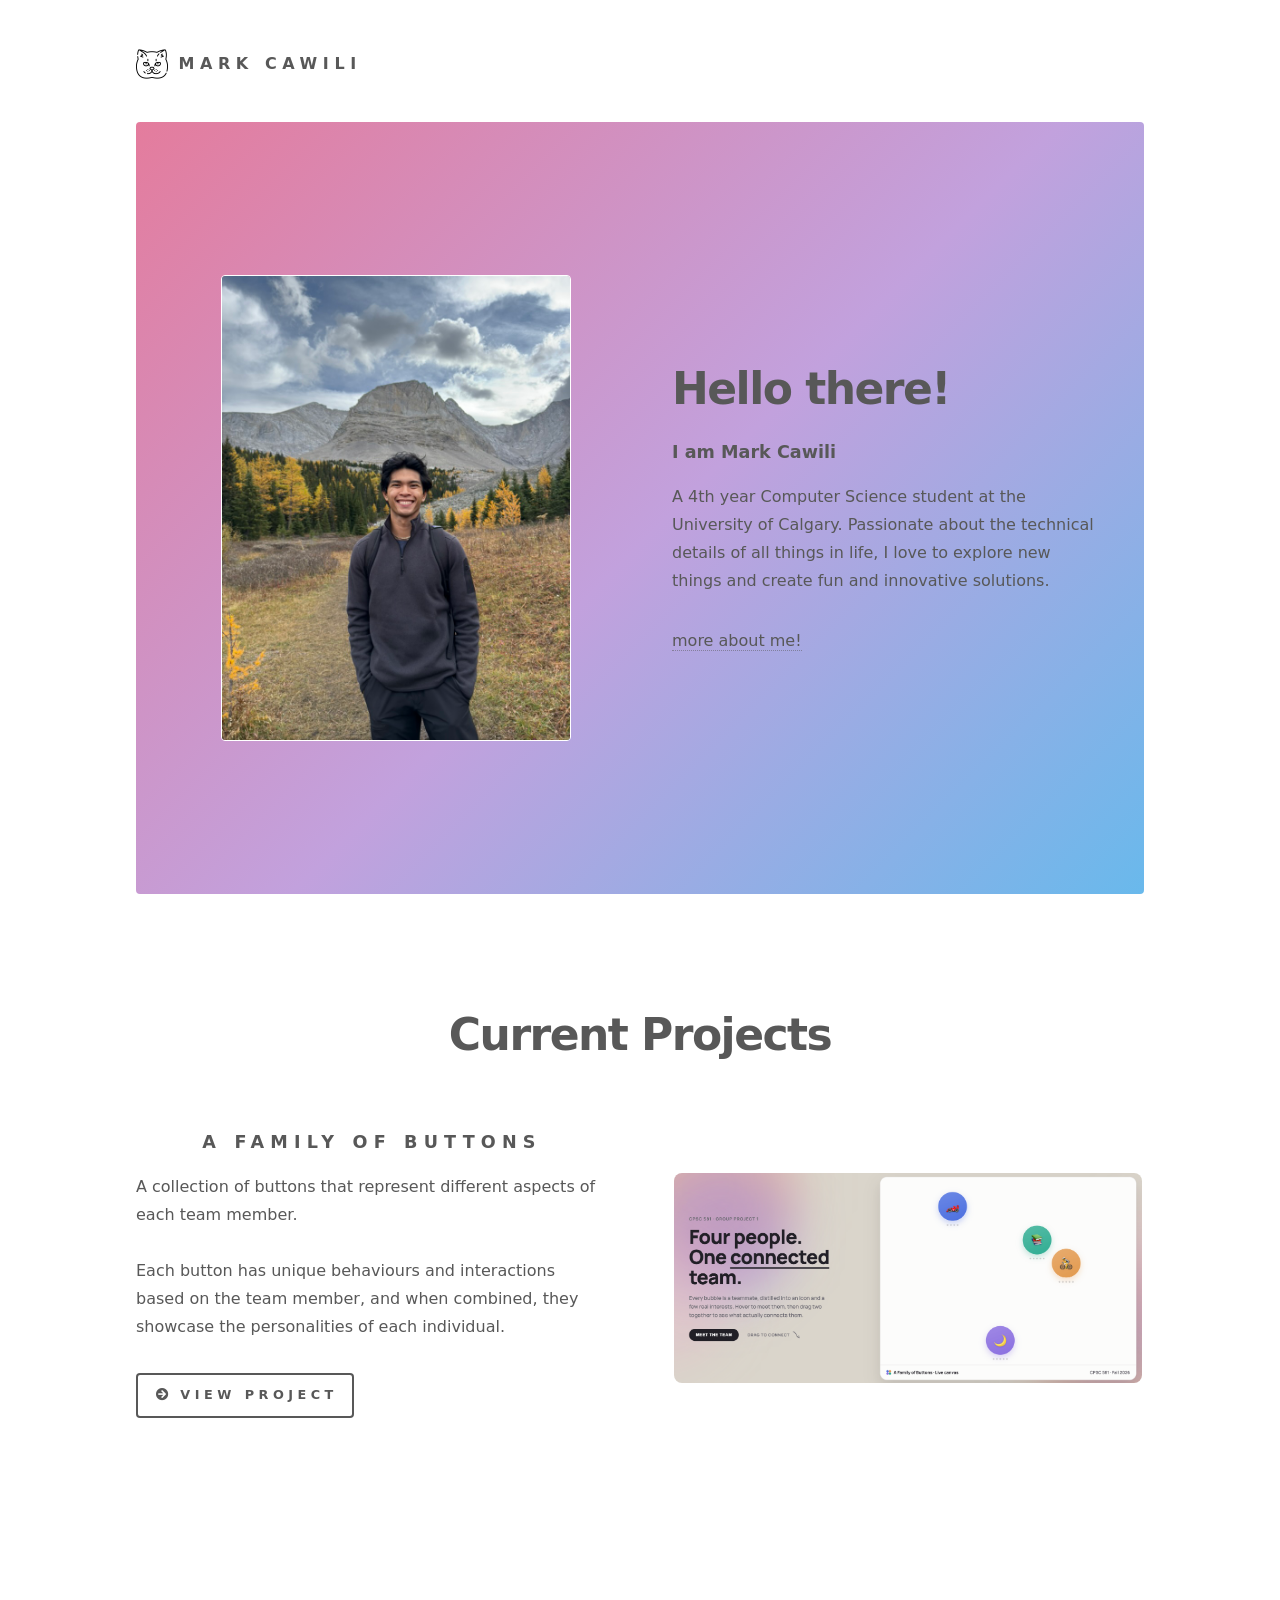
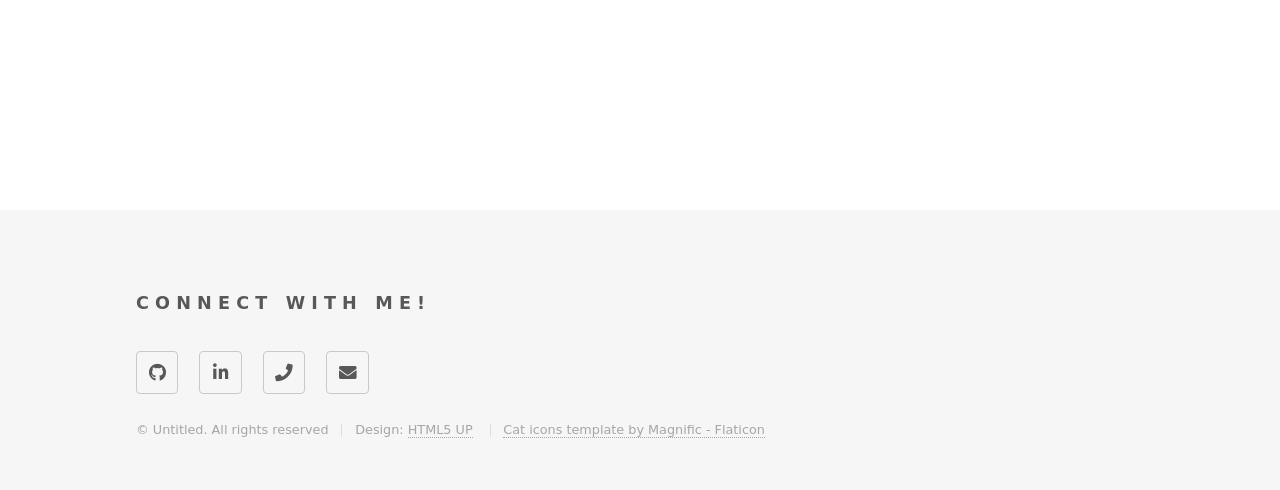
==== index.html @ d531bd11 "Add files via upload" ====
<!DOCTYPE HTML>
<!--
	Phantom by HTML5 UP
	html5up.net | @ajlkn
	Free for personal and commercial use under the CCA 3.0 license (html5up.net/license)
-->
<html>
	<head>
		<title>Mark Cawili's Portfolio</title>
		<meta charset="utf-8" />
		<meta name="viewport" content="width=device-width, initial-scale=1, user-scalable=no" />
		<link rel="stylesheet" href="assets/css/main.css" />
		<noscript><link rel="stylesheet" href="assets/css/noscript.css" /></noscript>
	</head>
	<body class="is-preload">
		<!-- Wrapper -->
			<div id="wrapper">

				<!-- Header -->
					<header id="header">
						<div class="inner">

							<!-- Logo -->
								<a class="logo">
									<span class="symbol"><img src="images/cat_no_tongue.png" alt="Cat logo" /></span><span class="title">Mark Cawili</span>
								</a>

						</div>
					</header>

				<!-- Main -->
					<div id="main">
						<div class="inner">
							<section class="about-layout">
								<div class="about-image">
									<img src="images/picture_of_me.jpeg" alt="" />
								</div>

								<div class="about-copy">
									<h1>Hello there!</h1>
									<h2>I am Mark Cawili<br /></h2>
									<p>A 4th year Computer Science student at the University of Calgary. Passionate about the technical details of all things in life, I love to explore new things and create fun and innovative solutions.</p>
									<a>more about me!</a>
								</div>
							</section>
							<section class="projects-section">
								<h1 class="projects-heading">Current Projects</h1>
								<div class="projects-layout">
									<div class="projects-copy">
										<h2>A Family of Buttons</h2>
										<p>A collection of buttons that represent different aspects of each team member.<br><br>Each button has unique behaviours and interactions based on the team member, and when combined, they showcase the personalities of each individual.</p>
										<a href="project1.html" class="button icon solid fa-arrow-circle-right">View Project</a>
									</div>

									<div class="projects-image">
										<a href="project1.html" class="projects-image-link" aria-label="View A Family of Buttons project">
											<img src="images/bubbles.png" alt="" />
										</a>
									</div>
								</div>
							</section>
						</div>
					</div>

				<!-- Footer -->
					<footer id="footer">
						<div class="inner">
							<section>
								<h2>Connect With Me!</h2>
								<ul class="icons">
									<li><a href="https://github.com/markcawili" class="icon brands style2 fa-github"><span class="label">GitHub</span></a></li>
									<li><a href="https://www.linkedin.com/in/markcawili17/" class="icon brands style2 fa-linkedin-in"><span class="label">LinkedIn</span></a></li>
									<li><a href="tel:4039194606" class="icon solid style2 fa-phone"><span class="label">Phone</span></a></li>
									<li><a href="mailto:mark.cawili@gmail.com" class="icon solid style2 fa-envelope"><span class="label">Email</span></a></li>
								</ul>
							</section>
							<ul class="copyright">
								<li>&copy; Untitled. All rights reserved</li><li>Design: <a href="http://html5up.net">HTML5 UP</a></li>
								<li><a href="https://www.flaticon.com/free-icons/cat" title="cat icons">Cat icons template by Magnific - Flaticon</a></li>
							</ul>
						</div>
					</footer>

			</div>

		<!-- Scripts -->
			<script src="assets/js/jquery.min.js"></script>
			<script src="assets/js/browser.min.js"></script>
			<script src="assets/js/breakpoints.min.js"></script>
			<script src="assets/js/util.js"></script>
			<script src="assets/js/main.js"></script>

	</body>
</html>
---- assets/css/main.css ----
@import url(fontawesome-all.min.css);
@import url("https://fonts.googleapis.com/css?family=Source+Sans+Pro:300,700,900");

/*
	Phantom by HTML5 UP
	html5up.net | @ajlkn
	Free for personal and commercial use under the CCA 3.0 license (html5up.net/license)
*/

html, body, div, span, applet, object,
iframe, h1, h2, h3, h4, h5, h6, p, blockquote,
pre, a, abbr, acronym, address, big, cite,
code, del, dfn, em, img, ins, kbd, q, s, samp,
small, strike, strong, sub, sup, tt, var, b,
u, i, center, dl, dt, dd, ol, ul, li, fieldset,
form, label, legend, table, caption, tbody,
tfoot, thead, tr, th, td, article, aside,
canvas, details, embed, figure, figcaption,
footer, header, hgroup, menu, nav, output, ruby,
section, summary, time, mark, audio, video {
	margin: 0;
	padding: 0;
	border: 0;
	font-size: 100%;
	font: inherit;
	vertical-align: baseline;}

article, aside, details, figcaption, figure,
footer, header, hgroup, menu, nav, section {
	display: block;}

body {
	line-height: 1;
}

ol, ul {
	list-style: none;
}

blockquote, q {
	quotes: none;
}

	blockquote:before, blockquote:after, q:before, q:after {
		content: '';
		content: none;
	}

table {
	border-collapse: collapse;
	border-spacing: 0;
}

body {
	-webkit-text-size-adjust: none;
}

mark {
	background-color: transparent;
	color: inherit;
}

input::-moz-focus-inner {
	border: 0;
	padding: 0;
}

input, select, textarea {
	-moz-appearance: none;
	-webkit-appearance: none;
	-ms-appearance: none;
	appearance: none;
}

/* Basic */

	@-ms-viewport {
		width: device-width;
	}

	body {
		-ms-overflow-style: scrollbar;
	}

	@media screen and (max-width: 480px) {

		html, body {
			min-width: 320px;
		}

	}

	html {
		box-sizing: border-box;
	}

	html.portfolio-page {
		scroll-snap-type: y mandatory;
	}

	*, *:before, *:after {
		box-sizing: inherit;
	}

	body {
		background: #ffffff;
	}

		body.is-preload *, body.is-preload *:before, body.is-preload *:after {
			-moz-animation: none !important;
			-webkit-animation: none !important;
			-ms-animation: none !important;
			animation: none !important;
			-moz-transition: none !important;
			-webkit-transition: none !important;
			-ms-transition: none !important;
			transition: none !important;
		}

/* Type */

	body, input, select, textarea {
		color: #585858;
		font-family: "Manrope", system-ui, sans-serif;
		font-size: 16pt;
		font-weight: 300;
		line-height: 1.75;
	}

		@media screen and (max-width: 1680px) {

			body, input, select, textarea {
				font-size: 14pt;
			}

		}

		@media screen and (max-width: 1280px) {

			body, input, select, textarea {
				font-size: 12pt;
			}

		}

	a {
		-moz-transition: border-bottom-color 0.2s ease, color 0.2s ease;
		-webkit-transition: border-bottom-color 0.2s ease, color 0.2s ease;
		-ms-transition: border-bottom-color 0.2s ease, color 0.2s ease;
		transition: border-bottom-color 0.2s ease, color 0.2s ease;
		text-decoration: none;
		color: #585858;
		border-bottom: dotted 1px rgba(88, 88, 88, 0.5);
	}

		a:hover {
			border-bottom-color: transparent;
			color: #69b9ec !important;
		}

	strong, b {
		font-weight: 900;
	}

	em, i {
		font-style: italic;
	}

	p {
		margin: 0 0 2em 0;
	}

	h1 {
		font-size: 2.75em;
		font-weight: 700;
		line-height: 1.3;
		margin: 0 0 1em 0;
		letter-spacing: -0.035em;
	}

		h1 a {
			color: inherit;
		}

		@media screen and (max-width: 736px) {

			h1 {
				font-size: 2em;
				margin: 0 0 1em 0;
			}

		}

		@media screen and (max-width: 360px) {

			h1 {
				font-size: 1.75em;
			}

		}

	h2, h3, h4, h5, h6 {
		font-weight: 900;
		line-height: 1.5;
		margin: 0 0 2em 0;
		text-transform: uppercase;
		letter-spacing: 0.35em;
	}

		h2 a, h3 a, h4 a, h5 a, h6 a {
			color: inherit;
		}

	h2 {
		font-size: 1.1em;
	}

	h3 {
		font-size: 1em;
	}

	h4 {
		font-size: 0.8em;
	}

	h5 {
		font-size: 0.8em;
	}

	h6 {
		font-size: 0.8em;
	}

	@media screen and (max-width: 980px) {

		h1 br, h2 br, h3 br, h4 br, h5 br, h6 br {
			display: none;
		}

	}

	@media screen and (max-width: 736px) {

		h2 {
			font-size: 1em;
		}

		h3 {
			font-size: 0.8em;
		}

	}

	sub {
		font-size: 0.8em;
		position: relative;
		top: 0.5em;
	}

	sup {
		font-size: 0.8em;
		position: relative;
		top: -0.5em;
	}

	blockquote {
		border-left: solid 4px #c9c9c9;
		font-style: italic;
		margin: 0 0 2em 0;
		padding: 0.5em 0 0.5em 2em;
	}

	code {
		background: rgba(144, 144, 144, 0.075);
		border-radius: 4px;
		border: solid 1px #c9c9c9;
		font-family: "Courier New", monospace;
		font-size: 0.9em;
		margin: 0 0.25em;
		padding: 0.25em 0.65em;
	}

	pre {
		-webkit-overflow-scrolling: touch;
		font-family: "Courier New", monospace;
		font-size: 0.9em;
		margin: 0 0 2em 0;
	}

		pre code {
			display: block;
			line-height: 1.75;
			padding: 1em 1.5em;
			overflow-x: auto;
		}

	hr {
		border: 0;
		border-bottom: solid 1px #c9c9c9;
		margin: 2em 0;
	}

		hr.major {
			margin: 3em 0;
		}

	.align-left {
		text-align: left;
	}

	.align-center {
		text-align: center;
	}

	.align-right {
		text-align: right;
	}

/* Row */

	.row {
		display: flex;
		flex-wrap: wrap;
		box-sizing: border-box;
		align-items: stretch;
	}

		.row > * {
			box-sizing: border-box;
		}

		.row.gtr-uniform > * > :last-child {
			margin-bottom: 0;
		}

		.row.aln-left {
			justify-content: flex-start;
		}

		.row.aln-center {
			justify-content: center;
		}

		.row.aln-right {
			justify-content: flex-end;
		}

		.row.aln-top {
			align-items: flex-start;
		}

		.row.aln-middle {
			align-items: center;
		}

		.row.aln-bottom {
			align-items: flex-end;
		}

		.row > .imp {
			order: -1;
		}

		.row > .col-1 {
			width: 8.33333%;
		}

		.row > .off-1 {
			margin-left: 8.33333%;
		}

		.row > .col-2 {
			width: 16.66667%;
		}

		.row > .off-2 {
			margin-left: 16.66667%;
		}

		.row > .col-3 {
			width: 25%;
		}

		.row > .off-3 {
			margin-left: 25%;
		}

		.row > .col-4 {
			width: 33.33333%;
		}

		.row > .off-4 {
			margin-left: 33.33333%;
		}

		.row > .col-5 {
			width: 41.66667%;
		}

		.row > .off-5 {
			margin-left: 41.66667%;
		}

		.row > .col-6 {
			width: 50%;
		}

		.row > .off-6 {
			margin-left: 50%;
		}

		.row > .col-7 {
			width: 58.33333%;
		}

		.row > .off-7 {
			margin-left: 58.33333%;
		}

		.row > .col-8 {
			width: 66.66667%;
		}

		.row > .off-8 {
			margin-left: 66.66667%;
		}

		.row > .col-9 {
			width: 75%;
		}

		.row > .off-9 {
			margin-left: 75%;
		}

		.row > .col-10 {
			width: 83.33333%;
		}

		.row > .off-10 {
			margin-left: 83.33333%;
		}

		.row > .col-11 {
			width: 91.66667%;
		}

		.row > .off-11 {
			margin-left: 91.66667%;
		}

		.row > .col-12 {
			width: 100%;
		}

		.row > .off-12 {
			margin-left: 100%;
		}

		.row.gtr-0 {
			margin-top: 0;
			margin-left: 0em;
		}

			.row.gtr-0 > * {
				padding: 0 0 0 0em;
			}

			.row.gtr-0.gtr-uniform {
				margin-top: 0em;
			}

				.row.gtr-0.gtr-uniform > * {
					padding-top: 0em;
				}

		.row.gtr-25 {
			margin-top: 0;
			margin-left: -0.5em;
		}

			.row.gtr-25 > * {
				padding: 0 0 0 0.5em;
			}

			.row.gtr-25.gtr-uniform {
				margin-top: -0.5em;
			}

				.row.gtr-25.gtr-uniform > * {
					padding-top: 0.5em;
				}

		.row.gtr-50 {
			margin-top: 0;
			margin-left: -1em;
		}

			.row.gtr-50 > * {
				padding: 0 0 0 1em;
			}

			.row.gtr-50.gtr-uniform {
				margin-top: -1em;
			}

				.row.gtr-50.gtr-uniform > * {
					padding-top: 1em;
				}

		.row {
			margin-top: 0;
			margin-left: -2em;
		}

			.row > * {
				padding: 0 0 0 2em;
			}

			.row.gtr-uniform {
				margin-top: -2em;
			}

				.row.gtr-uniform > * {
					padding-top: 2em;
				}

		.row.gtr-150 {
			margin-top: 0;
			margin-left: -3em;
		}

			.row.gtr-150 > * {
				padding: 0 0 0 3em;
			}

			.row.gtr-150.gtr-uniform {
				margin-top: -3em;
			}

				.row.gtr-150.gtr-uniform > * {
					padding-top: 3em;
				}

		.row.gtr-200 {
			margin-top: 0;
			margin-left: -4em;
		}

			.row.gtr-200 > * {
				padding: 0 0 0 4em;
			}

			.row.gtr-200.gtr-uniform {
				margin-top: -4em;
			}

				.row.gtr-200.gtr-uniform > * {
					padding-top: 4em;
				}

		@media screen and (max-width: 1680px) {

			.row {
				display: flex;
				flex-wrap: wrap;
				box-sizing: border-box;
				align-items: stretch;
			}

				.row > * {
					box-sizing: border-box;
				}

				.row.gtr-uniform > * > :last-child {
					margin-bottom: 0;
				}

				.row.aln-left {
					justify-content: flex-start;
				}

				.row.aln-center {
					justify-content: center;
				}

				.row.aln-right {
					justify-content: flex-end;
				}

				.row.aln-top {
					align-items: flex-start;
				}

				.row.aln-middle {
					align-items: center;
				}

				.row.aln-bottom {
					align-items: flex-end;
				}

				.row > .imp-xlarge {
					order: -1;
				}

				.row > .col-1-xlarge {
					width: 8.33333%;
				}

				.row > .off-1-xlarge {
					margin-left: 8.33333%;
				}

				.row > .col-2-xlarge {
					width: 16.66667%;
				}

				.row > .off-2-xlarge {
					margin-left: 16.66667%;
				}

				.row > .col-3-xlarge {
					width: 25%;
				}

				.row > .off-3-xlarge {
					margin-left: 25%;
				}

				.row > .col-4-xlarge {
					width: 33.33333%;
				}

				.row > .off-4-xlarge {
					margin-left: 33.33333%;
				}

				.row > .col-5-xlarge {
					width: 41.66667%;
				}

				.row > .off-5-xlarge {
					margin-left: 41.66667%;
				}

				.row > .col-6-xlarge {
					width: 50%;
				}

				.row > .off-6-xlarge {
					margin-left: 50%;
				}

				.row > .col-7-xlarge {
					width: 58.33333%;
				}

				.row > .off-7-xlarge {
					margin-left: 58.33333%;
				}

				.row > .col-8-xlarge {
					width: 66.66667%;
				}

				.row > .off-8-xlarge {
					margin-left: 66.66667%;
				}

				.row > .col-9-xlarge {
					width: 75%;
				}

				.row > .off-9-xlarge {
					margin-left: 75%;
				}

				.row > .col-10-xlarge {
					width: 83.33333%;
				}

				.row > .off-10-xlarge {
					margin-left: 83.33333%;
				}

				.row > .col-11-xlarge {
					width: 91.66667%;
				}

				.row > .off-11-xlarge {
					margin-left: 91.66667%;
				}

				.row > .col-12-xlarge {
					width: 100%;
				}

				.row > .off-12-xlarge {
					margin-left: 100%;
				}

				.row.gtr-0 {
					margin-top: 0;
					margin-left: 0em;
				}

					.row.gtr-0 > * {
						padding: 0 0 0 0em;
					}

					.row.gtr-0.gtr-uniform {
						margin-top: 0em;
					}

						.row.gtr-0.gtr-uniform > * {
							padding-top: 0em;
						}

				.row.gtr-25 {
					margin-top: 0;
					margin-left: -0.5em;
				}

					.row.gtr-25 > * {
						padding: 0 0 0 0.5em;
					}

					.row.gtr-25.gtr-uniform {
						margin-top: -0.5em;
					}

						.row.gtr-25.gtr-uniform > * {
							padding-top: 0.5em;
						}

				.row.gtr-50 {
					margin-top: 0;
					margin-left: -1em;
				}

					.row.gtr-50 > * {
						padding: 0 0 0 1em;
					}

					.row.gtr-50.gtr-uniform {
						margin-top: -1em;
					}

						.row.gtr-50.gtr-uniform > * {
							padding-top: 1em;
						}

				.row {
					margin-top: 0;
					margin-left: -2em;
				}

					.row > * {
						padding: 0 0 0 2em;
					}

					.row.gtr-uniform {
						margin-top: -2em;
					}

						.row.gtr-uniform > * {
							padding-top: 2em;
						}

				.row.gtr-150 {
					margin-top: 0;
					margin-left: -3em;
				}

					.row.gtr-150 > * {
						padding: 0 0 0 3em;
					}

					.row.gtr-150.gtr-uniform {
						margin-top: -3em;
					}

						.row.gtr-150.gtr-uniform > * {
							padding-top: 3em;
						}

				.row.gtr-200 {
					margin-top: 0;
					margin-left: -4em;
				}

					.row.gtr-200 > * {
						padding: 0 0 0 4em;
					}

					.row.gtr-200.gtr-uniform {
						margin-top: -4em;
					}

						.row.gtr-200.gtr-uniform > * {
							padding-top: 4em;
						}

		}

		@media screen and (max-width: 1280px) {

			.row {
				display: flex;
				flex-wrap: wrap;
				box-sizing: border-box;
				align-items: stretch;
			}

				.row > * {
					box-sizing: border-box;
				}

				.row.gtr-uniform > * > :last-child {
					margin-bottom: 0;
				}

				.row.aln-left {
					justify-content: flex-start;
				}

				.row.aln-center {
					justify-content: center;
				}

				.row.aln-right {
					justify-content: flex-end;
				}

				.row.aln-top {
					align-items: flex-start;
				}

				.row.aln-middle {
					align-items: center;
				}

				.row.aln-bottom {
					align-items: flex-end;
				}

				.row > .imp-large {
					order: -1;
				}

				.row > .col-1-large {
					width: 8.33333%;
				}

				.row > .off-1-large {
					margin-left: 8.33333%;
				}

				.row > .col-2-large {
					width: 16.66667%;
				}

				.row > .off-2-large {
					margin-left: 16.66667%;
				}

				.row > .col-3-large {
					width: 25%;
				}

				.row > .off-3-large {
					margin-left: 25%;
				}

				.row > .col-4-large {
					width: 33.33333%;
				}

				.row > .off-4-large {
					margin-left: 33.33333%;
				}

				.row > .col-5-large {
					width: 41.66667%;
				}

				.row > .off-5-large {
					margin-left: 41.66667%;
				}

				.row > .col-6-large {
					width: 50%;
				}

				.row > .off-6-large {
					margin-left: 50%;
				}

				.row > .col-7-large {
					width: 58.33333%;
				}

				.row > .off-7-large {
					margin-left: 58.33333%;
				}

				.row > .col-8-large {
					width: 66.66667%;
				}

				.row > .off-8-large {
					margin-left: 66.66667%;
				}

				.row > .col-9-large {
					width: 75%;
				}

				.row > .off-9-large {
					margin-left: 75%;
				}

				.row > .col-10-large {
					width: 83.33333%;
				}

				.row > .off-10-large {
					margin-left: 83.33333%;
				}

				.row > .col-11-large {
					width: 91.66667%;
				}

				.row > .off-11-large {
					margin-left: 91.66667%;
				}

				.row > .col-12-large {
					width: 100%;
				}

				.row > .off-12-large {
					margin-left: 100%;
				}

				.row.gtr-0 {
					margin-top: 0;
					margin-left: 0em;
				}

					.row.gtr-0 > * {
						padding: 0 0 0 0em;
					}

					.row.gtr-0.gtr-uniform {
						margin-top: 0em;
					}

						.row.gtr-0.gtr-uniform > * {
							padding-top: 0em;
						}

				.row.gtr-25 {
					margin-top: 0;
					margin-left: -0.5em;
				}

					.row.gtr-25 > * {
						padding: 0 0 0 0.5em;
					}

					.row.gtr-25.gtr-uniform {
						margin-top: -0.5em;
					}

						.row.gtr-25.gtr-uniform > * {
							padding-top: 0.5em;
						}

				.row.gtr-50 {
					margin-top: 0;
					margin-left: -1em;
				}

					.row.gtr-50 > * {
						padding: 0 0 0 1em;
					}

					.row.gtr-50.gtr-uniform {
						margin-top: -1em;
					}

						.row.gtr-50.gtr-uniform > * {
							padding-top: 1em;
						}

				.row {
					margin-top: 0;
					margin-left: -2em;
				}

					.row > * {
						padding: 0 0 0 2em;
					}

					.row.gtr-uniform {
						margin-top: -2em;
					}

						.row.gtr-uniform > * {
							padding-top: 2em;
						}

				.row.gtr-150 {
					margin-top: 0;
					margin-left: -3em;
				}

					.row.gtr-150 > * {
						padding: 0 0 0 3em;
					}

					.row.gtr-150.gtr-uniform {
						margin-top: -3em;
					}

						.row.gtr-150.gtr-uniform > * {
							padding-top: 3em;
						}

				.row.gtr-200 {
					margin-top: 0;
					margin-left: -4em;
				}

					.row.gtr-200 > * {
						padding: 0 0 0 4em;
					}

					.row.gtr-200.gtr-uniform {
						margin-top: -4em;
					}

						.row.gtr-200.gtr-uniform > * {
							padding-top: 4em;
						}

		}

		@media screen and (max-width: 980px) {

			.row {
				display: flex;
				flex-wrap: wrap;
				box-sizing: border-box;
				align-items: stretch;
			}

				.row > * {
					box-sizing: border-box;
				}

				.row.gtr-uniform > * > :last-child {
					margin-bottom: 0;
				}

				.row.aln-left {
					justify-content: flex-start;
				}

				.row.aln-center {
					justify-content: center;
				}

				.row.aln-right {
					justify-content: flex-end;
				}

				.row.aln-top {
					align-items: flex-start;
				}

				.row.aln-middle {
					align-items: center;
				}

				.row.aln-bottom {
					align-items: flex-end;
				}

				.row > .imp-medium {
					order: -1;
				}

				.row > .col-1-medium {
					width: 8.33333%;
				}

				.row > .off-1-medium {
					margin-left: 8.33333%;
				}

				.row > .col-2-medium {
					width: 16.66667%;
				}

				.row > .off-2-medium {
					margin-left: 16.66667%;
				}

				.row > .col-3-medium {
					width: 25%;
				}

				.row > .off-3-medium {
					margin-left: 25%;
				}

				.row > .col-4-medium {
					width: 33.33333%;
				}

				.row > .off-4-medium {
					margin-left: 33.33333%;
				}

				.row > .col-5-medium {
					width: 41.66667%;
				}

				.row > .off-5-medium {
					margin-left: 41.66667%;
				}

				.row > .col-6-medium {
					width: 50%;
				}

				.row > .off-6-medium {
					margin-left: 50%;
				}

				.row > .col-7-medium {
					width: 58.33333%;
				}

				.row > .off-7-medium {
					margin-left: 58.33333%;
				}

				.row > .col-8-medium {
					width: 66.66667%;
				}

				.row > .off-8-medium {
					margin-left: 66.66667%;
				}

				.row > .col-9-medium {
					width: 75%;
				}

				.row > .off-9-medium {
					margin-left: 75%;
				}

				.row > .col-10-medium {
					width: 83.33333%;
				}

				.row > .off-10-medium {
					margin-left: 83.33333%;
				}

				.row > .col-11-medium {
					width: 91.66667%;
				}

				.row > .off-11-medium {
					margin-left: 91.66667%;
				}

				.row > .col-12-medium {
					width: 100%;
				}

				.row > .off-12-medium {
					margin-left: 100%;
				}

				.row.gtr-0 {
					margin-top: 0;
					margin-left: 0em;
				}

					.row.gtr-0 > * {
						padding: 0 0 0 0em;
					}

					.row.gtr-0.gtr-uniform {
						margin-top: 0em;
					}

						.row.gtr-0.gtr-uniform > * {
							padding-top: 0em;
						}

				.row.gtr-25 {
					margin-top: 0;
					margin-left: -0.375em;
				}

					.row.gtr-25 > * {
						padding: 0 0 0 0.375em;
					}

					.row.gtr-25.gtr-uniform {
						margin-top: -0.375em;
					}

						.row.gtr-25.gtr-uniform > * {
							padding-top: 0.375em;
						}

				.row.gtr-50 {
					margin-top: 0;
					margin-left: -0.75em;
				}

					.row.gtr-50 > * {
						padding: 0 0 0 0.75em;
					}

					.row.gtr-50.gtr-uniform {
						margin-top: -0.75em;
					}

						.row.gtr-50.gtr-uniform > * {
							padding-top: 0.75em;
						}

				.row {
					margin-top: 0;
					margin-left: -1.5em;
				}

					.row > * {
						padding: 0 0 0 1.5em;
					}

					.row.gtr-uniform {
						margin-top: -1.5em;
					}

						.row.gtr-uniform > * {
							padding-top: 1.5em;
						}

				.row.gtr-150 {
					margin-top: 0;
					margin-left: -2.25em;
				}

					.row.gtr-150 > * {
						padding: 0 0 0 2.25em;
					}

					.row.gtr-150.gtr-uniform {
						margin-top: -2.25em;
					}

						.row.gtr-150.gtr-uniform > * {
							padding-top: 2.25em;
						}

				.row.gtr-200 {
					margin-top: 0;
					margin-left: -3em;
				}

					.row.gtr-200 > * {
						padding: 0 0 0 3em;
					}

					.row.gtr-200.gtr-uniform {
						margin-top: -3em;
					}

						.row.gtr-200.gtr-uniform > * {
							padding-top: 3em;
						}

		}

		@media screen and (max-width: 736px) {

			.row {
				display: flex;
				flex-wrap: wrap;
				box-sizing: border-box;
				align-items: stretch;
			}

				.row > * {
					box-sizing: border-box;
				}

				.row.gtr-uniform > * > :last-child {
					margin-bottom: 0;
				}

				.row.aln-left {
					justify-content: flex-start;
				}

				.row.aln-center {
					justify-content: center;
				}

				.row.aln-right {
					justify-content: flex-end;
				}

				.row.aln-top {
					align-items: flex-start;
				}

				.row.aln-middle {
					align-items: center;
				}

				.row.aln-bottom {
					align-items: flex-end;
				}

				.row > .imp-small {
					order: -1;
				}

				.row > .col-1-small {
					width: 8.33333%;
				}

				.row > .off-1-small {
					margin-left: 8.33333%;
				}

				.row > .col-2-small {
					width: 16.66667%;
				}

				.row > .off-2-small {
					margin-left: 16.66667%;
				}

				.row > .col-3-small {
					width: 25%;
				}

				.row > .off-3-small {
					margin-left: 25%;
				}

				.row > .col-4-small {
					width: 33.33333%;
				}

				.row > .off-4-small {
					margin-left: 33.33333%;
				}

				.row > .col-5-small {
					width: 41.66667%;
				}

				.row > .off-5-small {
					margin-left: 41.66667%;
				}

				.row > .col-6-small {
					width: 50%;
				}

				.row > .off-6-small {
					margin-left: 50%;
				}

				.row > .col-7-small {
					width: 58.33333%;
				}

				.row > .off-7-small {
					margin-left: 58.33333%;
				}

				.row > .col-8-small {
					width: 66.66667%;
				}

				.row > .off-8-small {
					margin-left: 66.66667%;
				}

				.row > .col-9-small {
					width: 75%;
				}

				.row > .off-9-small {
					margin-left: 75%;
				}

				.row > .col-10-small {
					width: 83.33333%;
				}

				.row > .off-10-small {
					margin-left: 83.33333%;
				}

				.row > .col-11-small {
					width: 91.66667%;
				}

				.row > .off-11-small {
					margin-left: 91.66667%;
				}

				.row > .col-12-small {
					width: 100%;
				}

				.row > .off-12-small {
					margin-left: 100%;
				}

				.row.gtr-0 {
					margin-top: 0;
					margin-left: 0em;
				}

					.row.gtr-0 > * {
						padding: 0 0 0 0em;
					}

					.row.gtr-0.gtr-uniform {
						margin-top: 0em;
					}

						.row.gtr-0.gtr-uniform > * {
							padding-top: 0em;
						}

				.row.gtr-25 {
					margin-top: 0;
					margin-left: -0.25em;
				}

					.row.gtr-25 > * {
						padding: 0 0 0 0.25em;
					}

					.row.gtr-25.gtr-uniform {
						margin-top: -0.25em;
					}

						.row.gtr-25.gtr-uniform > * {
							padding-top: 0.25em;
						}

				.row.gtr-50 {
					margin-top: 0;
					margin-left: -0.5em;
				}

					.row.gtr-50 > * {
						padding: 0 0 0 0.5em;
					}

					.row.gtr-50.gtr-uniform {
						margin-top: -0.5em;
					}

						.row.gtr-50.gtr-uniform > * {
							padding-top: 0.5em;
						}

				.row {
					margin-top: 0;
					margin-left: -1em;
				}

					.row > * {
						padding: 0 0 0 1em;
					}

					.row.gtr-uniform {
						margin-top: -1em;
					}

						.row.gtr-uniform > * {
							padding-top: 1em;
						}

				.row.gtr-150 {
					margin-top: 0;
					margin-left: -1.5em;
				}

					.row.gtr-150 > * {
						padding: 0 0 0 1.5em;
					}

					.row.gtr-150.gtr-uniform {
						margin-top: -1.5em;
					}

						.row.gtr-150.gtr-uniform > * {
							padding-top: 1.5em;
						}

				.row.gtr-200 {
					margin-top: 0;
					margin-left: -2em;
				}

					.row.gtr-200 > * {
						padding: 0 0 0 2em;
					}

					.row.gtr-200.gtr-uniform {
						margin-top: -2em;
					}

						.row.gtr-200.gtr-uniform > * {
							padding-top: 2em;
						}

		}

		@media screen and (max-width: 480px) {

			.row {
				display: flex;
				flex-wrap: wrap;
				box-sizing: border-box;
				align-items: stretch;
			}

				.row > * {
					box-sizing: border-box;
				}

				.row.gtr-uniform > * > :last-child {
					margin-bottom: 0;
				}

				.row.aln-left {
					justify-content: flex-start;
				}

				.row.aln-center {
					justify-content: center;
				}

				.row.aln-right {
					justify-content: flex-end;
				}

				.row.aln-top {
					align-items: flex-start;
				}

				.row.aln-middle {
					align-items: center;
				}

				.row.aln-bottom {
					align-items: flex-end;
				}

				.row > .imp-xsmall {
					order: -1;
				}

				.row > .col-1-xsmall {
					width: 8.33333%;
				}

				.row > .off-1-xsmall {
					margin-left: 8.33333%;
				}

				.row > .col-2-xsmall {
					width: 16.66667%;
				}

				.row > .off-2-xsmall {
					margin-left: 16.66667%;
				}

				.row > .col-3-xsmall {
					width: 25%;
				}

				.row > .off-3-xsmall {
					margin-left: 25%;
				}

				.row > .col-4-xsmall {
					width: 33.33333%;
				}

				.row > .off-4-xsmall {
					margin-left: 33.33333%;
				}

				.row > .col-5-xsmall {
					width: 41.66667%;
				}

				.row > .off-5-xsmall {
					margin-left: 41.66667%;
				}

				.row > .col-6-xsmall {
					width: 50%;
				}

				.row > .off-6-xsmall {
					margin-left: 50%;
				}

				.row > .col-7-xsmall {
					width: 58.33333%;
				}

				.row > .off-7-xsmall {
					margin-left: 58.33333%;
				}

				.row > .col-8-xsmall {
					width: 66.66667%;
				}

				.row > .off-8-xsmall {
					margin-left: 66.66667%;
				}

				.row > .col-9-xsmall {
					width: 75%;
				}

				.row > .off-9-xsmall {
					margin-left: 75%;
				}

				.row > .col-10-xsmall {
					width: 83.33333%;
				}

				.row > .off-10-xsmall {
					margin-left: 83.33333%;
				}

				.row > .col-11-xsmall {
					width: 91.66667%;
				}

				.row > .off-11-xsmall {
					margin-left: 91.66667%;
				}

				.row > .col-12-xsmall {
					width: 100%;
				}

				.row > .off-12-xsmall {
					margin-left: 100%;
				}

				.row.gtr-0 {
					margin-top: 0;
					margin-left: 0em;
				}

					.row.gtr-0 > * {
						padding: 0 0 0 0em;
					}

					.row.gtr-0.gtr-uniform {
						margin-top: 0em;
					}

						.row.gtr-0.gtr-uniform > * {
							padding-top: 0em;
						}

				.row.gtr-25 {
					margin-top: 0;
					margin-left: -0.25em;
				}

					.row.gtr-25 > * {
						padding: 0 0 0 0.25em;
					}

					.row.gtr-25.gtr-uniform {
						margin-top: -0.25em;
					}

						.row.gtr-25.gtr-uniform > * {
							padding-top: 0.25em;
						}

				.row.gtr-50 {
					margin-top: 0;
					margin-left: -0.5em;
				}

					.row.gtr-50 > * {
						padding: 0 0 0 0.5em;
					}

					.row.gtr-50.gtr-uniform {
						margin-top: -0.5em;
					}

						.row.gtr-50.gtr-uniform > * {
							padding-top: 0.5em;
						}

				.row {
					margin-top: 0;
					margin-left: -1em;
				}

					.row > * {
						padding: 0 0 0 1em;
					}

					.row.gtr-uniform {
						margin-top: -1em;
					}

						.row.gtr-uniform > * {
							padding-top: 1em;
						}

				.row.gtr-150 {
					margin-top: 0;
					margin-left: -1.5em;
				}

					.row.gtr-150 > * {
						padding: 0 0 0 1.5em;
					}

					.row.gtr-150.gtr-uniform {
						margin-top: -1.5em;
					}

						.row.gtr-150.gtr-uniform > * {
							padding-top: 1.5em;
						}

				.row.gtr-200 {
					margin-top: 0;
					margin-left: -2em;
				}

					.row.gtr-200 > * {
						padding: 0 0 0 2em;
					}

					.row.gtr-200.gtr-uniform {
						margin-top: -2em;
					}

						.row.gtr-200.gtr-uniform > * {
							padding-top: 2em;
						}

		}

/* Section/Article */

	section.special, article.special {
		text-align: center;
	}

	header p {
		margin-top: -1em;
	}

	@media screen and (max-width: 736px) {

		header p {
			margin-top: 0;
		}

	}

/* Icon */

	.icon {
		text-decoration: none;
		border-bottom: none;
		position: relative;
	}

		.icon:before {
			-moz-osx-font-smoothing: grayscale;
			-webkit-font-smoothing: antialiased;
			display: inline-block;
			font-style: normal;
			font-variant: normal;
			text-rendering: auto;
			line-height: 1;
			text-transform: none !important;
			font-family: 'Font Awesome 5 Free';
			font-weight: 400;
		}

		.icon > .label {
			display: none;
		}

		.icon:before {
			line-height: inherit;
		}

		.icon.solid:before {
			font-weight: 900;
		}

		.icon.brands:before {
			font-family: 'Font Awesome 5 Brands';
		}

		.icon.style2 {
			-moz-transition: background-color 0.2s ease-in-out, color 0.2s ease-in-out, border-color 0.2s ease-in-out;
			-webkit-transition: background-color 0.2s ease-in-out, color 0.2s ease-in-out, border-color 0.2s ease-in-out;
			-ms-transition: background-color 0.2s ease-in-out, color 0.2s ease-in-out, border-color 0.2s ease-in-out;
			transition: background-color 0.2s ease-in-out, color 0.2s ease-in-out, border-color 0.2s ease-in-out;
			background-color: transparent;
			border: solid 1px #c9c9c9;
			border-radius: 4px;
			width: 2.65em;
			height: 2.65em;
			display: inline-block;
			text-align: center;
			line-height: 2.65em;
			color: inherit;
		}

			.icon.style2:before {
				font-size: 1.1em;
			}

			.icon.style2:hover {
				color: #69b9ec;
				border-color: #69b9ec;
			}

			.icon.style2:active {
				background-color: rgba(105, 185, 236, 0.1);
			}

/* Actions */

	ul.actions {
		display: -moz-flex;
		display: -webkit-flex;
		display: -ms-flex;
		display: flex;
		cursor: default;
		list-style: none;
		margin-left: -1em;
		padding-left: 0;
	}

		ul.actions li {
			padding: 0 0 0 1em;
			vertical-align: middle;
		}

		ul.actions.special {
			-moz-justify-content: center;
			-webkit-justify-content: center;
			-ms-justify-content: center;
			justify-content: center;
			width: 100%;
			margin-left: 0;
		}

			ul.actions.special li:first-child {
				padding-left: 0;
			}

		ul.actions.stacked {
			-moz-flex-direction: column;
			-webkit-flex-direction: column;
			-ms-flex-direction: column;
			flex-direction: column;
			margin-left: 0;
		}

			ul.actions.stacked li {
				padding: 1.3em 0 0 0;
			}

				ul.actions.stacked li:first-child {
					padding-top: 0;
				}

		ul.actions.fit {
			width: calc(100% + 1em);
		}

			ul.actions.fit li {
				-moz-flex-grow: 1;
				-webkit-flex-grow: 1;
				-ms-flex-grow: 1;
				flex-grow: 1;
				-moz-flex-shrink: 1;
				-webkit-flex-shrink: 1;
				-ms-flex-shrink: 1;
				flex-shrink: 1;
				width: 100%;
			}

				ul.actions.fit li > * {
					width: 100%;
				}

			ul.actions.fit.stacked {
				width: 100%;
			}

		@media screen and (max-width: 480px) {

			ul.actions:not(.fixed) {
				-moz-flex-direction: column;
				-webkit-flex-direction: column;
				-ms-flex-direction: column;
				flex-direction: column;
				margin-left: 0;
				width: 100% !important;
			}

				ul.actions:not(.fixed) li {
					-moz-flex-grow: 1;
					-webkit-flex-grow: 1;
					-ms-flex-grow: 1;
					flex-grow: 1;
					-moz-flex-shrink: 1;
					-webkit-flex-shrink: 1;
					-ms-flex-shrink: 1;
					flex-shrink: 1;
					padding: 1em 0 0 0;
					text-align: center;
					width: 100%;
				}

					ul.actions:not(.fixed) li > * {
						width: 100%;
					}

					ul.actions:not(.fixed) li:first-child {
						padding-top: 0;
					}

					ul.actions:not(.fixed) li input[type="submit"],
					ul.actions:not(.fixed) li input[type="reset"],
					ul.actions:not(.fixed) li input[type="button"],
					ul.actions:not(.fixed) li button,
					ul.actions:not(.fixed) li .button {
						width: 100%;
					}

						ul.actions:not(.fixed) li input[type="submit"].icon:before,
						ul.actions:not(.fixed) li input[type="reset"].icon:before,
						ul.actions:not(.fixed) li input[type="button"].icon:before,
						ul.actions:not(.fixed) li button.icon:before,
						ul.actions:not(.fixed) li .button.icon:before {
							margin-left: -0.5rem;
						}

		}

/* Icons */

	ul.icons {
		cursor: default;
		list-style: none;
		padding-left: 0;
		margin: -1em 0 2em -1em;
	}

		ul.icons li {
			display: inline-block;
			padding: 1em 0 0 1em;
		}

/* Box */

	.box {
		border-radius: 4px;
		border: solid 1px #c9c9c9;
		margin-bottom: 2em;
		padding: 1.5em;
	}

		.box > :last-child,
		.box > :last-child > :last-child,
		.box > :last-child > :last-child > :last-child {
			margin-bottom: 0;
		}

		.box.alt {
			border: 0;
			border-radius: 0;
			padding: 0;
		}

/* Image */

	.image {
		border-radius: 4px;
		border: 0;
		display: inline-block;
		position: relative;
	}

		.image img {
			border-radius: 4px;
			display: block;
		}

		.image.left, .image.right {
			max-width: 40%;
		}

			.image.left img, .image.right img {
				width: 100%;
			}

		.image.left {
			float: left;
			padding: 0 1.5em 1em 0;
			top: 0.25em;
		}

		.image.right {
			float: right;
			padding: 0 0 1em 1.5em;
			top: 0.25em;
		}

		.image.fit {
			display: block;
			margin: 0 0 2em 0;
			width: 100%;
		}

			.image.fit img {
				width: 100%;
			}

		.image.main {
			display: block;
			margin: 0 auto 3em;
			max-width: 350px;
			width: 100%;
		}

			.image.main img {
				height: auto;
				width: 100%;
			}

			@media screen and (max-width: 736px) {

				.image.main {
					margin: 0 0 2em 0;
				}

			}

/* Table */

	.table-wrapper {
		-webkit-overflow-scrolling: touch;
		overflow-x: auto;
	}

	table {
		margin: 0 0 2em 0;
		width: 100%;
	}

		table tbody tr {
			border: solid 1px #c9c9c9;
			border-left: 0;
			border-right: 0;
		}

			table tbody tr:nth-child(2n + 1) {
				background-color: rgba(144, 144, 144, 0.075);
			}

		table td {
			padding: 0.75em 0.75em;
		}

		table th {
			font-size: 0.9em;
			font-weight: 900;
			padding: 0 0.75em 0.75em 0.75em;
			text-align: left;
		}

		table thead {
			border-bottom: solid 2px #c9c9c9;
		}

		table tfoot {
			border-top: solid 2px #c9c9c9;
		}

		table.alt {
			border-collapse: separate;
		}

			table.alt tbody tr td {
				border: solid 1px #c9c9c9;
				border-left-width: 0;
				border-top-width: 0;
			}

				table.alt tbody tr td:first-child {
					border-left-width: 1px;
				}

			table.alt tbody tr:first-child td {
				border-top-width: 1px;
			}

			table.alt thead {
				border-bottom: 0;
			}

			table.alt tfoot {
				border-top: 0;
			}

/* Button */

	input[type="submit"],
	input[type="reset"],
	input[type="button"],
	button,
	.button {
		-moz-appearance: none;
		-webkit-appearance: none;
		-ms-appearance: none;
		appearance: none;
		-moz-transition: background-color 0.2s ease-in-out, color 0.2s ease-in-out, box-shadow 0.2s ease-in-out;
		-webkit-transition: background-color 0.2s ease-in-out, color 0.2s ease-in-out, box-shadow 0.2s ease-in-out;
		-ms-transition: background-color 0.2s ease-in-out, color 0.2s ease-in-out, box-shadow 0.2s ease-in-out;
		transition: background-color 0.2s ease-in-out, color 0.2s ease-in-out, box-shadow 0.2s ease-in-out;
		background-color: transparent;
		border-radius: 4px;
		border: 0;
		box-shadow: inset 0 0 0 2px #585858;
		color: #585858 !important;
		cursor: pointer;
		display: inline-block;
		font-size: 0.8em;
		font-weight: 900;
		height: 3.5em;
		letter-spacing: 0.35em;
		line-height: 3.45em;
		overflow: hidden;
		padding: 0 1.25em 0 1.6em;
		text-align: center;
		text-decoration: none;
		text-overflow: ellipsis;
		text-transform: uppercase;
		white-space: nowrap;
	}

		input[type="submit"].icon:before,
		input[type="reset"].icon:before,
		input[type="button"].icon:before,
		button.icon:before,
		.button.icon:before {
			margin-right: 0.5em;
		}

		input[type="submit"].fit,
		input[type="reset"].fit,
		input[type="button"].fit,
		button.fit,
		.button.fit {
			width: 100%;
		}

		input[type="submit"]:hover,
		input[type="reset"]:hover,
		input[type="button"]:hover,
		button:hover,
		.button:hover {
			color: #69b9ec !important;
			box-shadow: inset 0 0 0 2px #69b9ec;
		}

		input[type="submit"]:active,
		input[type="reset"]:active,
		input[type="button"]:active,
		button:active,
		.button:active {
			background-color: rgba(105, 185, 236, 0.1);
		}

		input[type="submit"].small,
		input[type="reset"].small,
		input[type="button"].small,
		button.small,
		.button.small {
			font-size: 0.6em;
		}

		input[type="submit"].large,
		input[type="reset"].large,
		input[type="button"].large,
		button.large,
		.button.large {
			font-size: 1em;
		}

		input[type="submit"].primary,
		input[type="reset"].primary,
		input[type="button"].primary,
		button.primary,
		.button.primary {
			box-shadow: none;
			background-color: #585858;
			color: #ffffff !important;
		}

			input[type="submit"].primary:hover,
			input[type="reset"].primary:hover,
			input[type="button"].primary:hover,
			button.primary:hover,
			.button.primary:hover {
				background-color: #69b9ec;
			}

			input[type="submit"].primary:active,
			input[type="reset"].primary:active,
			input[type="button"].primary:active,
			button.primary:active,
			.button.primary:active {
				background-color: #4f9fd0;
			}

		input[type="submit"].disabled, input[type="submit"]:disabled,
		input[type="reset"].disabled,
		input[type="reset"]:disabled,
		input[type="button"].disabled,
		input[type="button"]:disabled,
		button.disabled,
		button:disabled,
		.button.disabled,
		.button:disabled {
			pointer-events: none;
			opacity: 0.25;
		}

/* Tiles */

	.tiles {
		display: -moz-flex;
		display: -webkit-flex;
		display: -ms-flex;
		display: flex;
		-moz-flex-wrap: wrap;
		-webkit-flex-wrap: wrap;
		-ms-flex-wrap: wrap;
		flex-wrap: wrap;
		position: relative;
		margin: -2.5em 0 0 -2.5em;
	}

		.tiles article {
			-moz-transition: -moz-transform 0.5s ease, opacity 0.5s ease;
			-webkit-transition: -webkit-transform 0.5s ease, opacity 0.5s ease;
			-ms-transition: -ms-transform 0.5s ease, opacity 0.5s ease;
			transition: transform 0.5s ease, opacity 0.5s ease;
			position: relative;
			width: calc(33.33333% - 2.5em);
			margin: 2.5em 0 0 2.5em;
		}

			.tiles article > .image {
				-moz-transition: -moz-transform 0.5s ease;
				-webkit-transition: -webkit-transform 0.5s ease;
				-ms-transition: -ms-transform 0.5s ease;
				transition: transform 0.5s ease;
				position: relative;
				display: block;
				width: 100%;
				border-radius: 4px;
				overflow: hidden;
			}

				.tiles article > .image img {
					display: block;
					width: 100%;
				}

				.tiles article > .image:before {
					pointer-events: none;
					-moz-transition: background-color 0.5s ease, opacity 0.5s ease;
					-webkit-transition: background-color 0.5s ease, opacity 0.5s ease;
					-ms-transition: background-color 0.5s ease, opacity 0.5s ease;
					transition: background-color 0.5s ease, opacity 0.5s ease;
					content: '';
					display: block;
					position: absolute;
					top: 0;
					left: 0;
					width: 100%;
					height: 100%;
					opacity: 1.0;
					z-index: 1;
					opacity: 0.8;
				}

				.tiles article > .image:after {
					pointer-events: none;
					-moz-transition: opacity 0.5s ease;
					-webkit-transition: opacity 0.5s ease;
					-ms-transition: opacity 0.5s ease;
					transition: opacity 0.5s ease;
					content: '';
					display: block;
					position: absolute;
					top: 0;
					left: 0;
					width: 100%;
					height: 100%;
					background-image: url("data:image/svg+xml;charset=utf8,%3Csvg xmlns='http://www.w3.org/2000/svg' width='100' height='100' viewBox='0 0 100 100' preserveAspectRatio='none'%3E%3Cstyle%3Eline %7B stroke-width: 0.25px%3B stroke: %23ffffff%3B %7D%3C/style%3E%3Cline x1='0' y1='0' x2='100' y2='100' /%3E%3Cline x1='100' y1='0' x2='0' y2='100' /%3E%3C/svg%3E");
					background-position: center;
					background-repeat: no-repeat;
					background-size: 100% 100%;
					opacity: 0.25;
					z-index: 2;
				}

			.tiles article > a {
				display: -moz-flex;
				display: -webkit-flex;
				display: -ms-flex;
				display: flex;
				-moz-flex-direction: column;
				-webkit-flex-direction: column;
				-ms-flex-direction: column;
				flex-direction: column;
				-moz-align-items: center;
				-webkit-align-items: center;
				-ms-align-items: center;
				align-items: center;
				-moz-justify-content: center;
				-webkit-justify-content: center;
				-ms-justify-content: center;
				justify-content: center;
				-moz-transition: background-color 0.5s ease, -moz-transform 0.5s ease;
				-webkit-transition: background-color 0.5s ease, -webkit-transform 0.5s ease;
				-ms-transition: background-color 0.5s ease, -ms-transform 0.5s ease;
				transition: background-color 0.5s ease, transform 0.5s ease;
				position: absolute;
				top: 0;
				left: 0;
				width: 100%;
				height: 100%;
				padding: 1em;
				border-radius: 4px;
				border-bottom: 0;
				color: #ffffff;
				text-align: center;
				text-decoration: none;
				z-index: 3;
			}

				.tiles article > a > :last-child {
					margin: 0;
				}

				.tiles article > a:hover {
					color: #ffffff !important;
				}

				.tiles article > a h2 {
					margin: 0;
				}

				.tiles article > a .content {
					-moz-transition: max-height 0.5s ease, opacity 0.5s ease;
					-webkit-transition: max-height 0.5s ease, opacity 0.5s ease;
					-ms-transition: max-height 0.5s ease, opacity 0.5s ease;
					transition: max-height 0.5s ease, opacity 0.5s ease;
					width: 100%;
					max-height: 0;
					line-height: 1.5;
					margin-top: 0.35em;
					opacity: 0;
				}

					.tiles article > a .content > :last-child {
						margin-bottom: 0;
					}

			.tiles article.style1 > .image:before {
				background-color: #69b9ec;
			}

			.tiles article.style2 > .image:before {
				background-color: #7ecaf6;
			}

			.tiles article.style3 > .image:before {
				background-color: #7bd0c1;
			}

			.tiles article.style4 > .image:before {
				background-color: #c75b9b;
			}

			.tiles article.style5 > .image:before {
				background-color: #ae85ca;
			}

			.tiles article.style6 > .image:before {
				background-color: #8499e7;
			}

			body:not(.is-touch) .tiles article:hover > .image {
				-moz-transform: scale(1.1);
				-webkit-transform: scale(1.1);
				-ms-transform: scale(1.1);
				transform: scale(1.1);
			}

				body:not(.is-touch) .tiles article:hover > .image:before {
					background-color: #333333;
					opacity: 0.35;
				}

				body:not(.is-touch) .tiles article:hover > .image:after {
					opacity: 0;
				}

			body:not(.is-touch) .tiles article:hover .content {
				max-height: 15em;
				opacity: 1;
			}

		* + .tiles {
			margin-top: 2em;
		}

		body.is-preload .tiles article {
			-moz-transform: scale(0.9);
			-webkit-transform: scale(0.9);
			-ms-transform: scale(0.9);
			transform: scale(0.9);
			opacity: 0;
		}

		body.is-touch .tiles article .content {
			max-height: 15em;
			opacity: 1;
		}

		@media screen and (max-width: 1280px) {

			.tiles {
				margin: -1.25em 0 0 -1.25em;
			}

				.tiles article {
					width: calc(33.33333% - 1.25em);
					margin: 1.25em 0 0 1.25em;
				}

		}

		@media screen and (max-width: 980px) {

			.tiles {
				margin: -2.5em 0 0 -2.5em;
			}

				.tiles article {
					width: calc(50% - 2.5em);
					margin: 2.5em 0 0 2.5em;
				}

		}

		@media screen and (max-width: 736px) {

			.tiles {
				margin: -1.25em 0 0 -1.25em;
			}

				.tiles article {
					width: calc(50% - 1.25em);
					margin: 1.25em 0 0 1.25em;
				}

					.tiles article:hover > .image {
						-moz-transform: scale(1.0);
						-webkit-transform: scale(1.0);
						-ms-transform: scale(1.0);
						transform: scale(1.0);
					}

		}

		@media screen and (max-width: 480px) {

			.tiles {
				margin: 0;
			}

				.tiles article {
					width: 100%;
					margin: 1.25em 0 0 0;
				}

		}

/* Header */

	#header {
		padding: 1em 0 0.1em 0 ;
		scroll-snap-align: start;
		scroll-snap-stop: always;
	}

		#header.project-page-header {
			background: #ffffff;
			position: sticky;
			top: 0;
			z-index: 1000;
		}

		#header.project-page-header .inner {
			align-items: center;
			display: flex;
			gap: 1.5em;
		}

		.project-page-title {
			margin: 0;
		}

		#header .back-home {
			background: #ffffff;
			border: solid 2px #585858;
			border-radius: 50%;
			color: #585858;
			display: flex;
			height: 2.75em;
			left: 1.5em;
			align-items: center;
			justify-content: center;
			padding: 0;
			position: static;
			width: 2.75em;
			z-index: 1000;
		}

			#header .back-home:hover {
				background: #69b9ec;
				border-color: #69b9ec;
				color: #ffffff !important;
			}

			#header .back-home:before {
				margin: 0;
			}

		#header .logo {
			display: block;
			border-bottom: 0;
			color: inherit;
			font-weight: 900;
			letter-spacing: 0.35em;
			margin: 0 0 2.5em 0;
			text-decoration: none;
			text-transform: uppercase;
			display: inline-block;
		}

			#header .logo > * {
				display: inline-block;
				vertical-align: middle;
			}

			#header .logo .symbol {
				margin-right: 0.65em;
			}

			#header .logo .title {
				color: inherit;
			}

				#header .logo .symbol img {
					display: block;
					width: 2em;
					height: 2em;
				}

				#header .logo:hover .symbol img {
					content: url("../../images/cat_closed_eyes.png");
				}

		@media screen and (max-width: 1280px) {

			#header {
				padding: 3em 0 0.1em 0 ;
			}

		}

		@media screen and (max-width: 736px) {

			#header .back-home {
				flex-shrink: 0;
			}

			#header {
				padding: 1em 0 0.1em 0 ;
			}

		}

/* Main */

	#main {
		padding: 0em 0 6em 0 ;
	}

		@media screen and (max-width: 736px) {

			#main {
				padding: 0em 0 4em 0 ;
			}

		}

/* Footer */

	#footer {
		padding: 2em 0 1em 0 ;
		background-color: #f6f6f6;
		scroll-snap-align: start;
		scroll-snap-stop: always;
	}

		#footer > .inner {
			display: -moz-flex;
			display: -webkit-flex;
			display: -ms-flex;
			display: flex;
			-moz-flex-wrap: wrap;
			-webkit-flex-wrap: wrap;
			-ms-flex-wrap: wrap;
			flex-wrap: wrap;
			-moz-flex-direction: row;
			-webkit-flex-direction: row;
			-ms-flex-direction: row;
			flex-direction: row;
		}

			#footer > .inner > * > :last-child {
				margin-bottom: 0;
			}

			#footer > .inner section:nth-child(1) {
				width: calc(66% - 2.5em);
				margin-right: 2.5em;
			}

			#footer > .inner section:nth-child(2) {
				width: calc(33% - 2.5em);
				margin-left: 2.5em;
			}

			#footer > .inner .copyright {
				width: 100%;
				padding: 0;
				margin-top: 2em;
				list-style: none;
				font-size: 0.8em;
				color: rgba(88, 88, 88, 0.5);
			}

				#footer > .inner .copyright a {
					color: inherit;
				}

				#footer > .inner .copyright li {
					display: inline-block;
					border-left: solid 1px rgba(88, 88, 88, 0.15);
					line-height: 1;
					padding: 0 0 0 1em;
					margin: 0 0 0 1em;
				}

					#footer > .inner .copyright li:first-child {
						border-left: 0;
						padding-left: 0;
						margin-left: 0;
					}

		@media screen and (max-width: 1280px) {

			#footer {
				padding: 5em 0 3em 0 ;
			}

				#footer > .inner section:nth-child(1) {
					width: calc(66% - 1.25em);
					margin-right: 1.25em;
				}

				#footer > .inner section:nth-child(2) {
					width: calc(33% - 1.25em);
					margin-left: 1.25em;
				}

		}

		@media screen and (max-width: 980px) {

			#footer > .inner section:nth-child(1) {
				width: 66%;
				margin-right: 0;
			}

			#footer > .inner section:nth-child(2) {
				width: calc(33% - 2.5em);
				margin-left: 2.5em;
			}

		}

		@media screen and (max-width: 736px) {

			#footer {
				padding: 3em 0 1em 0 ;
			}

				#footer > .inner {
					-moz-flex-direction: column;
					-webkit-flex-direction: column;
					-ms-flex-direction: column;
					flex-direction: column;
				}

					#footer > .inner section:nth-child(1) {
						width: 100%;
						margin-right: 0;
						margin: 3em 0 0 0;
					}

					#footer > .inner section:nth-child(2) {
						-moz-order: -1;
						-webkit-order: -1;
						-ms-order: -1;
						order: -1;
						width: 100%;
						margin-left: 0;
					}

					#footer > .inner .copyright {
						margin-top: 3em;
					}

		}

		@media screen and (max-width: 480px) {

			#footer > .inner .copyright {
				margin-top: 3em;
			}

				#footer > .inner .copyright li {
					border-left: 0;
					padding-left: 0;
					margin: 0.75em 0 0 0;
					display: block;
					line-height: inherit;
				}

					#footer > .inner .copyright li:first-child {
						margin-top: 0;
					}

		}

/* Wrapper */

	#wrapper > * > .inner {
		width: 100%;
		max-width: 68em;
		margin: 0 auto;
		padding: 0 2.5em;
	}

		@media screen and (max-width: 736px) {

			#wrapper > * > .inner {
				padding: 0 1.25em;
			}

		}

.about-layout {
    align-items: center;
	background: linear-gradient(135deg, #e47c9d 0%, #c2a1dd 52%, #69b9ec 100%);
	border-radius: 4px;
    display: grid;
    gap: 4em;
    grid-template-columns: minmax(0, 1fr) minmax(0, 1fr);
	margin-bottom: 3em;
	min-height: calc(100vh - 8em);
	padding: 3em;
}

.about-image img {
    display: block;
    height: auto;
    width: 100%;
	border-radius: 4px;
	border: 1px solid #ffffff;
}

.about-image {
	margin: 0 auto;
	max-width: 350px;
}

.about-copy h1 {
    margin-bottom: 0.5em;
}

.about-copy h2 {
    text-transform: none;
    letter-spacing: 0;
    margin-bottom: 1em;
}

@media screen and (max-width: 736px) {
    .about-layout {
        gap: 2em;
        grid-template-columns: 1fr;
		padding: 2em;
    }

    .about-copy {
        text-align: center;
    }
}

.projects-layout {
	align-items: center;
	display: grid;
	gap: 4em;
	grid-template-columns: minmax(0, 1fr) minmax(0, 1fr);
	margin-bottom: 3em;
}

.projects-copy h2 {
	margin-bottom: 1em;
	text-align: center;
}

.projects-heading {
	margin-top: 0;
	text-align: center;
	margin-bottom: 1.5em;
}

.projects-section {
	min-height: calc(100vh - 8em);
	padding-top: 4em;
	scroll-snap-align: start;
	scroll-snap-stop: always;
}

.projects-image {
	margin: 0 auto;
	max-width: 540px;
	width: 100%;
	border-radius: 10px;
}

.projects-image img {
	border: 2px solid #ffffff;
	border-radius: 10px;
	display: block;
	height: auto;
	transition: transform 0.25s ease;
	width: 100%;
}

.projects-image-link {
	border-bottom: 0;
	border-radius: 10px;
	display: block;
	overflow: hidden;
	position: relative;
}

.projects-image-link::after {
	background: linear-gradient(135deg, rgba(228, 124, 157, 0.7), rgba(194, 161, 221, 0.7), rgba(105, 185, 236, 0.7));
	content: '';
	inset: 0;
	opacity: 0;
	pointer-events: none;
	position: absolute;
	transition: opacity 0.25s ease;
}

.projects-image-link:hover::after,
.projects-image-link:focus-visible::after {
	opacity: 1;
}

.projects-image-link:hover img,
.projects-image-link:focus-visible img {
	transform: scale(1.02);
}

.project-footer {
	padding: 0 0 3em 0;
	text-align: center;
}

.project-footer-logo {
	border-bottom: 0;
	display: inline-block;
}

.project-footer-logo img {
	display: block;
	height: 3em;
	width: 3em;
}

.project-footer-logo:hover img,
.project-footer-logo:focus-visible img {
	content: url("../../images/cat_closed_eyes.png");
}

@media screen and (max-width: 736px) {
	.projects-heading {
		margin-top: 0;
	}

	.projects-section {
		min-height: auto;
		padding-top: 2em;
	}

	.projects-layout {
		gap: 2em;
		grid-template-columns: 1fr;
	}

	.projects-copy {
		text-align: center;
	}
}

#brainstorm-project1 {
	border: 1px solid #000000;
	display: block;
	height: auto;
	margin: 0 auto;
	width: 50%;
	border-radius: 5px;
}

@media screen and (max-width: 736px) {
	#brainstorm-project1 {
		width: 100%;
	}
}

.h2-heading {
	margin-top: 3em;
}

.sketch-carousel {
	margin: 2em auto 0;
	max-width: 900px;
	padding: 0 3.5em;
	position: relative;
}

.sketch-carousel-viewport {
	border: 1px solid #000000;
	border-radius: 6px;
	overflow: hidden;
}

.sketch-carousel-image {
	aspect-ratio: 16 / 9;
	display: block;
	height: auto;
	object-fit: contain;
	width: 100%;
}

.sketch-carousel-control {
	align-items: center;
	appearance: none;
	background: #ffffff;
	border: 0;
	border-radius: 50%;
	color: #585858;
	cursor: pointer;
	display: flex;
	font-size: inherit;
	height: 2.75em;
	justify-content: center;
	line-height: normal;
	margin: 0;
	padding: 0;
	position: absolute;
	box-shadow: none;
	top: 50%;
	transform: translateY(-50%);
	transition: background-color 0.2s ease, border-color 0.2s ease, color 0.2s ease;
	width: 2.75em;
}

.sketch-carousel-control:hover,
.sketch-carousel-control:focus-visible {
	background: #69b9ec;
	color: #ffffff !important;
}

.sketch-carousel-control .icon {
	display: block;
	height: auto;
	line-height: 1;
	width: auto;
}

.sketch-carousel-control .icon:before {
	line-height: 1;
}

.sketch-carousel-prev {
	left: 0;
}

.sketch-carousel-next {
	right: 0;
}

.sketch-carousel-status {
	margin: 1em 0 0;
	text-align: center;
}

.final-product-iframe {
	margin-bottom: 2em;
}
---- assets/css/noscript.css ----
/*
	Phantom by HTML5 UP
	html5up.net | @ajlkn
	Free for personal and commercial use under the CCA 3.0 license (html5up.net/license)
*/

/* Tiles */

	body.is-preload .tiles article {
		-moz-transform: none;
		-webkit-transform: none;
		-ms-transform: none;
		transform: none;
		opacity: 1;
	}
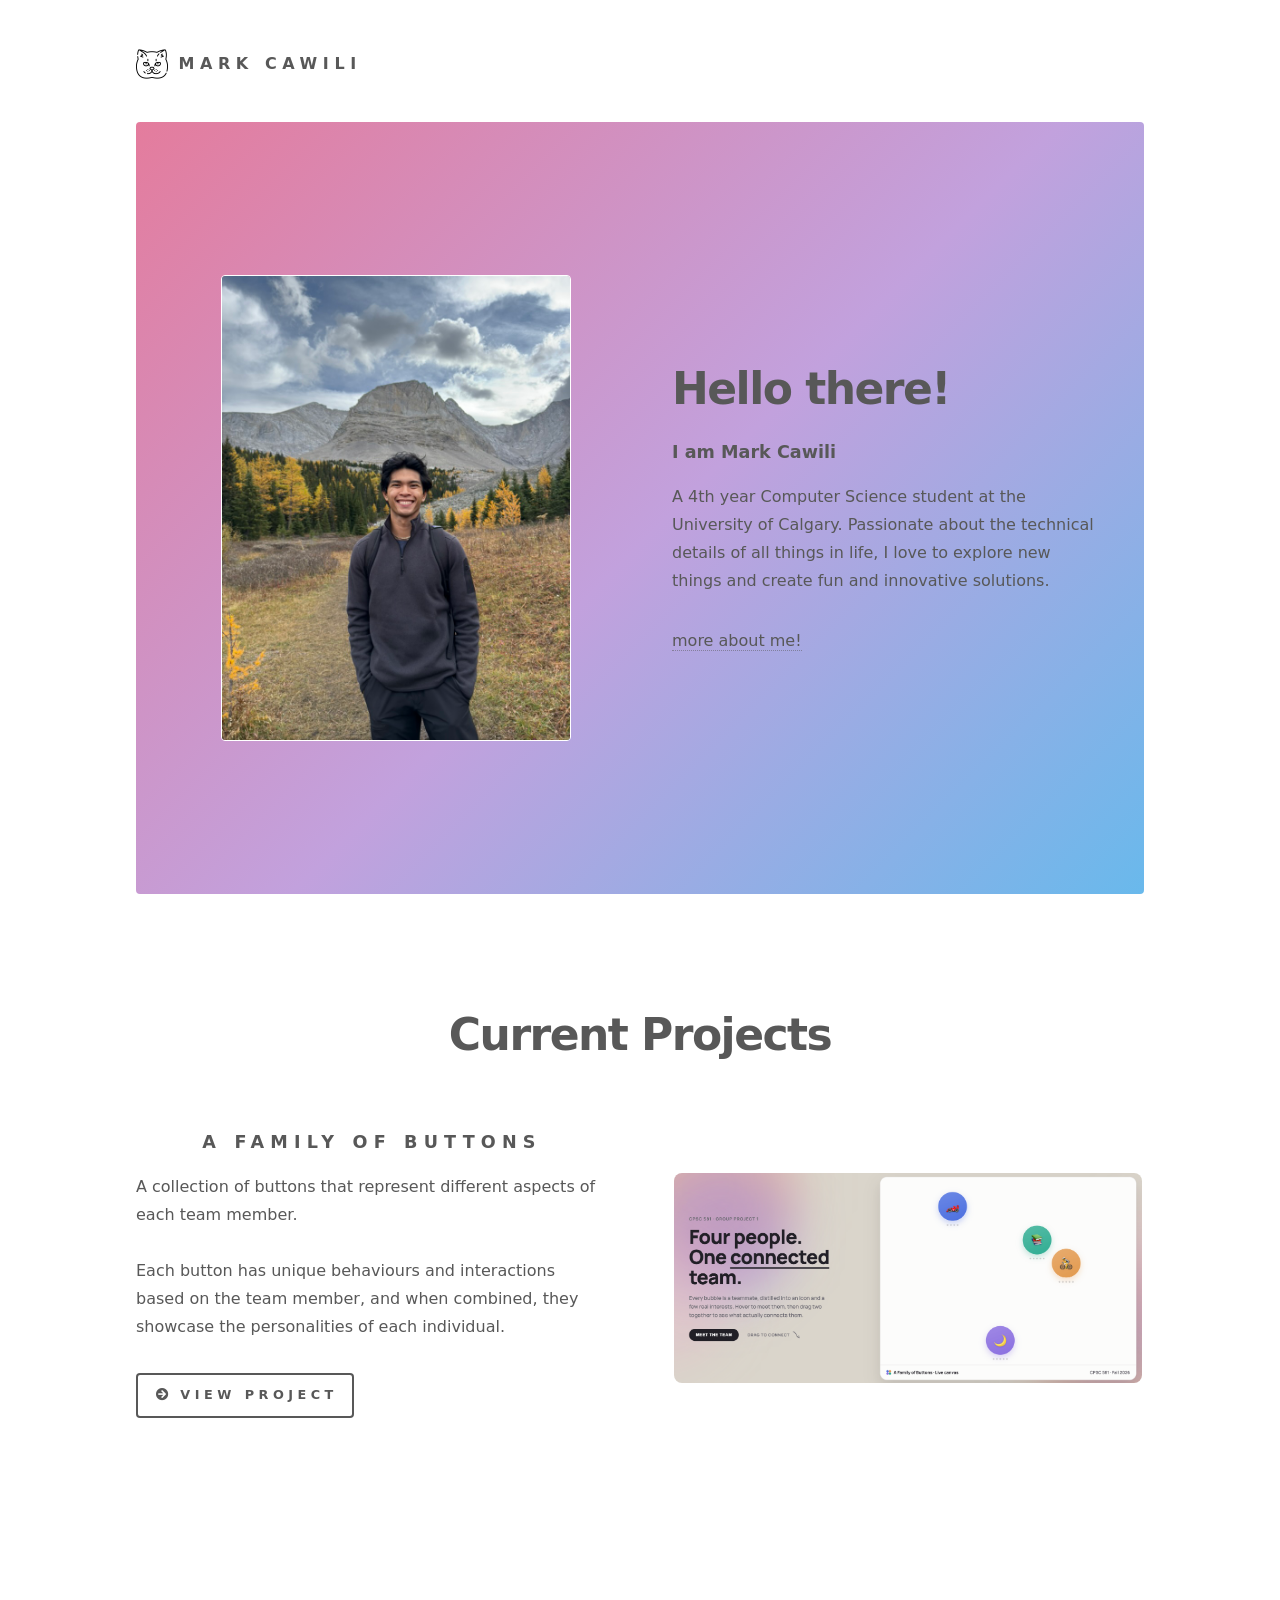
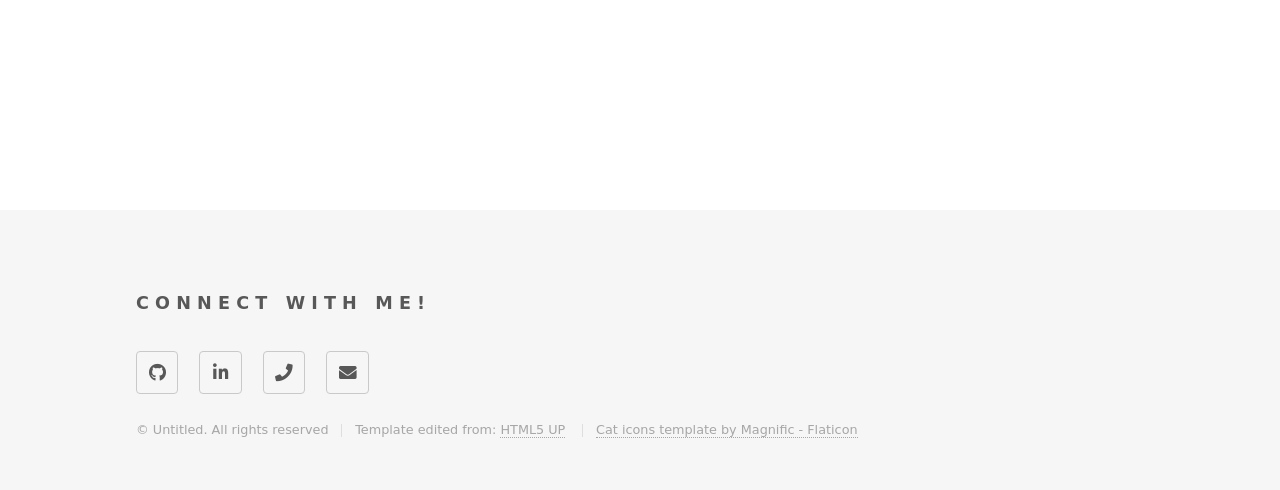
==== commit e31d8ddc: "update footer attributions" ====
--- a/index.html
+++ b/index.html
@@ -75,7 +75,7 @@
 								</ul>
 							</section>
 							<ul class="copyright">
-								<li>&copy; Untitled. All rights reserved</li><li>Design: <a href="http://html5up.net">HTML5 UP</a></li>
+								<li>&copy; Untitled. All rights reserved</li><li>Template edited from: <a href="http://html5up.net">HTML5 UP</a></li>
 								<li><a href="https://www.flaticon.com/free-icons/cat" title="cat icons">Cat icons template by Magnific - Flaticon</a></li>
 							</ul>
 						</div>
@@ -91,4 +91,4 @@
 			<script src="assets/js/main.js"></script>
 
 	</body>
-</html>+</html>
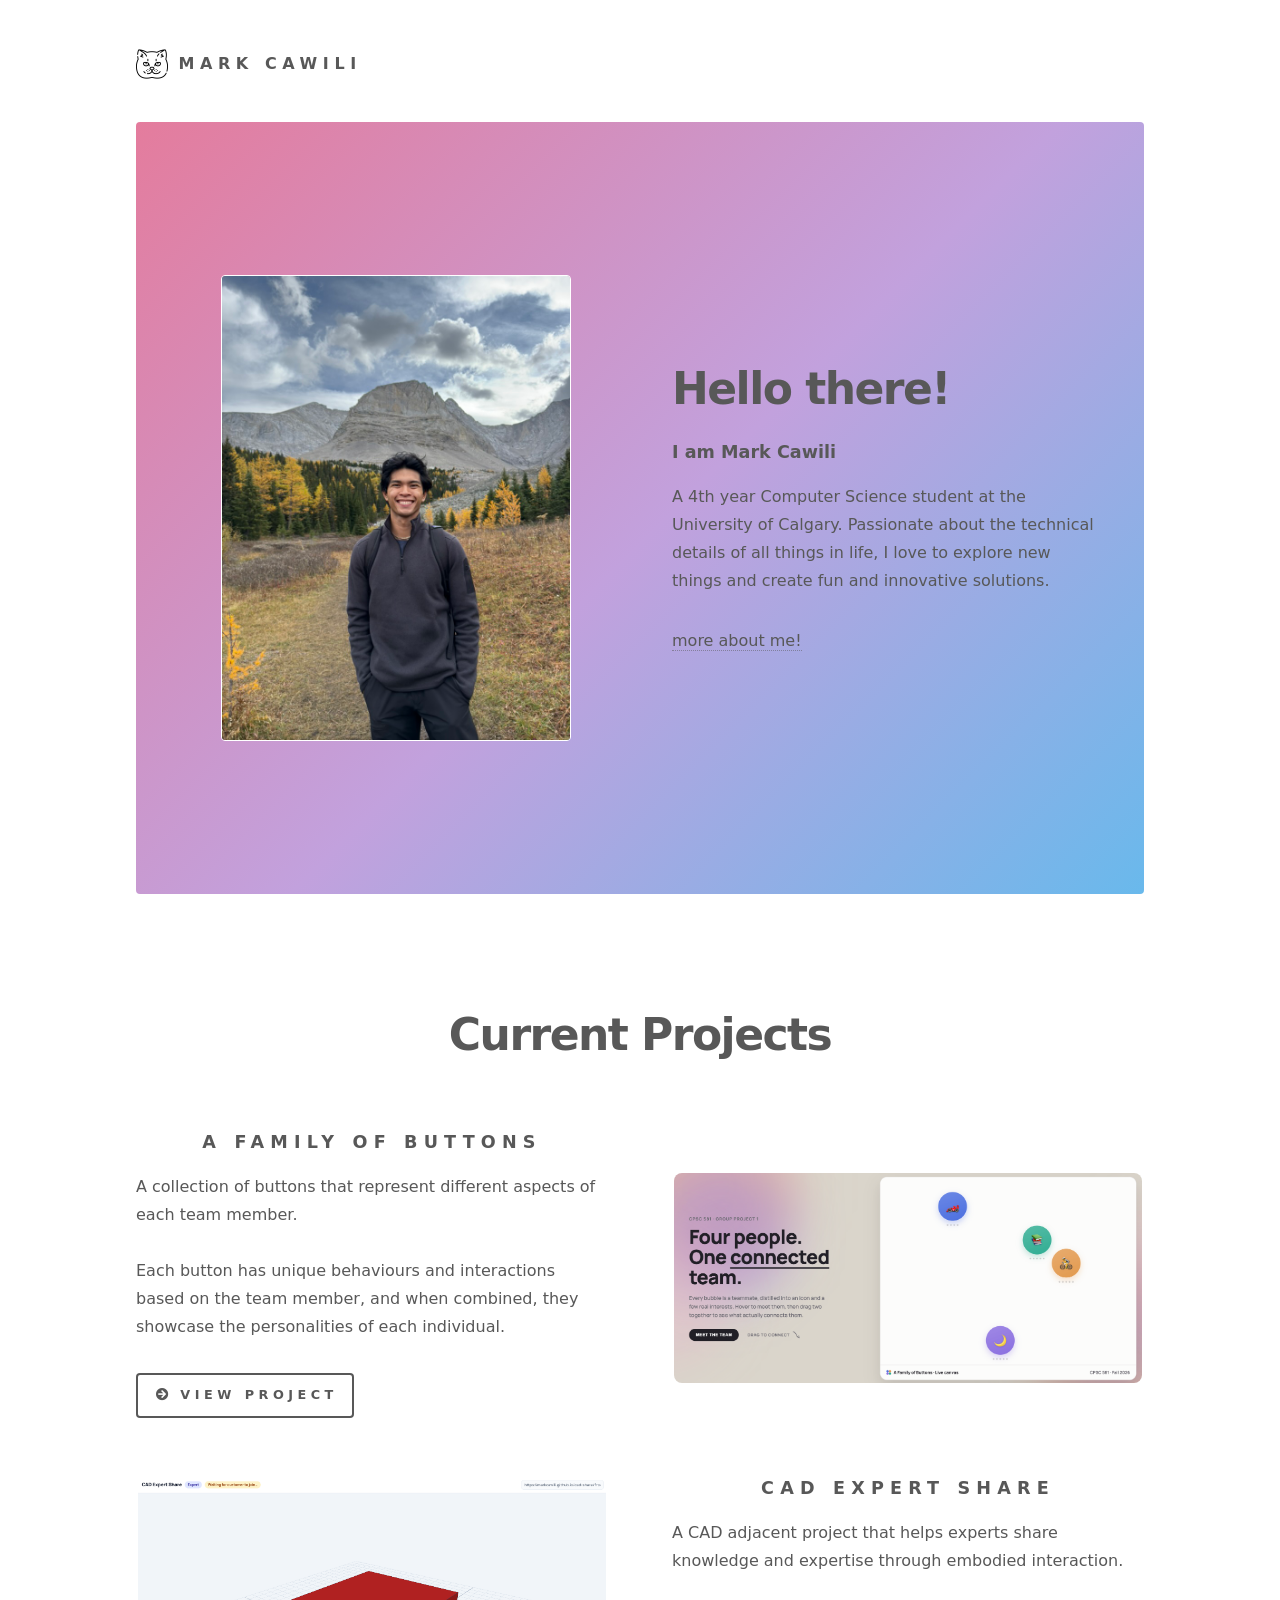
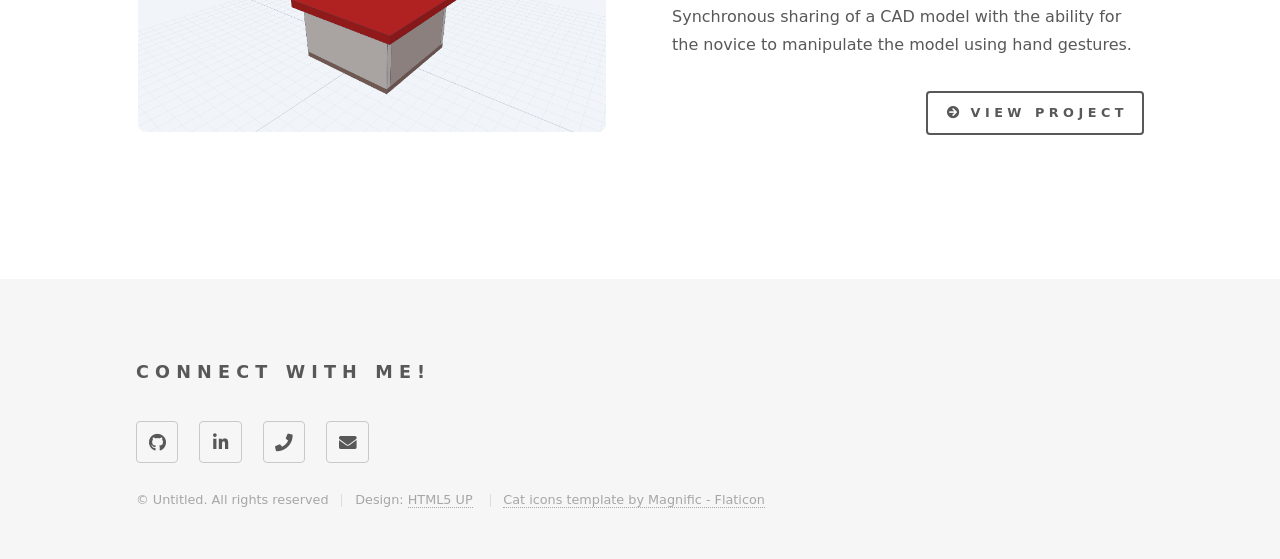
==== commit d3fd790d: "Update portfolio project pages Co-authored-by: Copilot <223556219+Copilot@users.noreply.github.com>" ====
--- a/index.html
+++ b/index.html
@@ -58,6 +58,20 @@
 										</a>
 									</div>
 								</div>
+
+								<div class="projects-layout">
+									<div class="projects-image">
+										<a href="project2.html" class="projects-image-link" aria-label="View CAD Expert Share project">
+											<img src="images/cadexpertshare.png" alt="" />
+										</a>
+									</div>
+
+									<div class="projects-copy">
+										<h2>CAD Expert Share</h2>
+										<p>A CAD adjacent project that helps experts share knowledge and expertise through embodied interaction.<br><br>Synchronous sharing of a CAD model with the ability for the novice to manipulate the model using hand gestures.</p>
+										<a href="project2.html" class="button icon solid fa-arrow-circle-right" id="project2-viewbutton">View Project</a>
+									</div>
+								</div>
 							</section>
 						</div>
 					</div>
@@ -75,7 +89,7 @@
 								</ul>
 							</section>
 							<ul class="copyright">
-								<li>&copy; Untitled. All rights reserved</li><li>Template edited from: <a href="http://html5up.net">HTML5 UP</a></li>
+								<li>&copy; Untitled. All rights reserved</li><li>Design: <a href="http://html5up.net">HTML5 UP</a></li>
 								<li><a href="https://www.flaticon.com/free-icons/cat" title="cat icons">Cat icons template by Magnific - Flaticon</a></li>
 							</ul>
 						</div>
@@ -91,4 +105,4 @@
 			<script src="assets/js/main.js"></script>
 
 	</body>
-</html>
+</html>
--- a/assets/css/main.css
+++ b/assets/css/main.css
@@ -2893,6 +2893,12 @@
 	text-align: center;
 }
 
+#project2-viewbutton {
+	display: block;
+	margin-left: auto;
+	width: fit-content;
+}
+
 .projects-heading {
 	margin-top: 0;
 	text-align: center;
@@ -3086,4 +3092,12 @@
 
 .final-product-iframe {
 	margin-bottom: 2em;
-}+}
+
+.video-demo {
+	border-radius: 8px;
+	box-shadow: 0 4px 12px rgba(0, 0, 0, 0.1);
+	display: block;
+	margin-bottom: 2em;
+	width: 100%;
+}
